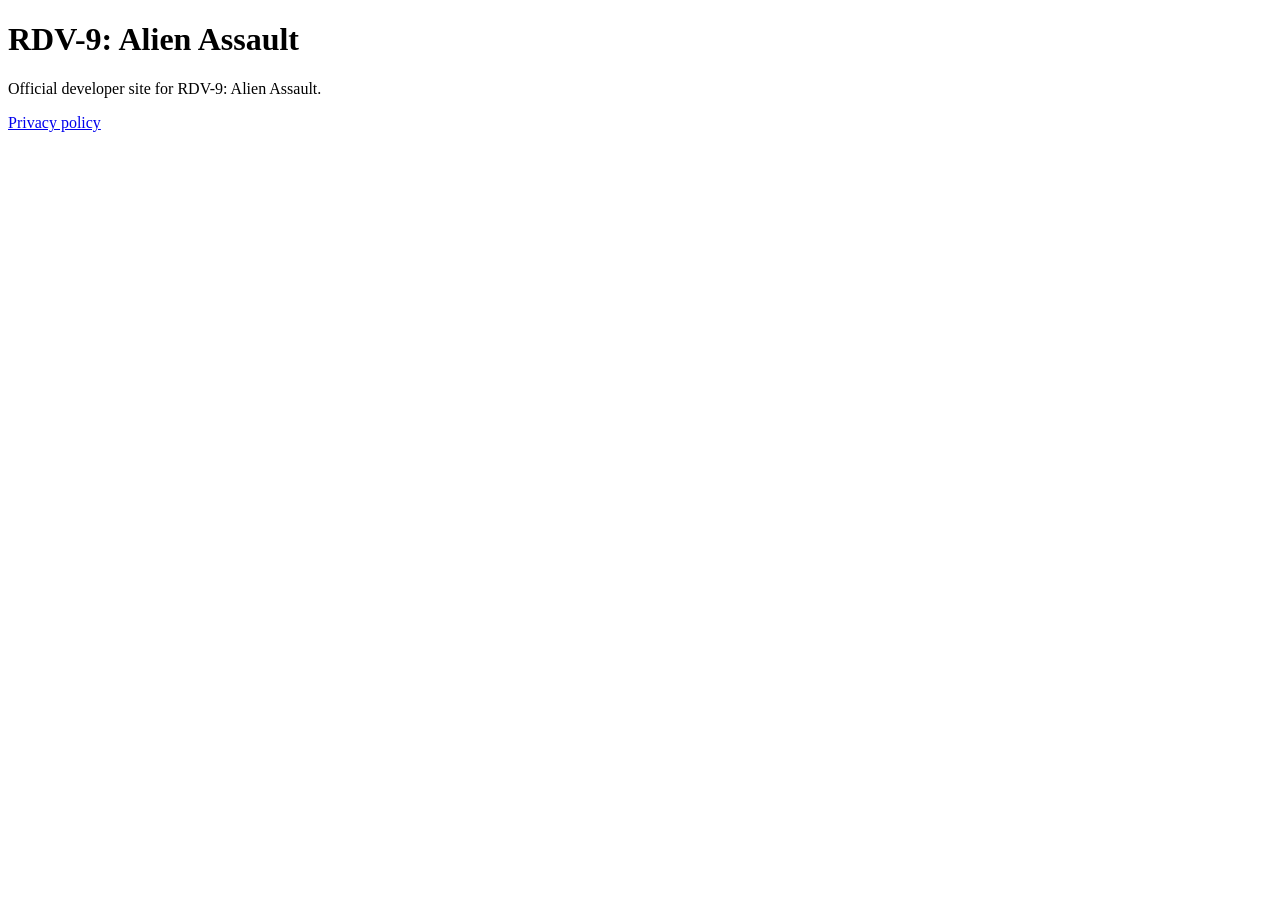
==== index.html @ abca9cb8 "Publish AdMob app-ads.txt verification" ====
<!doctype html>
<html lang="en">
<head>
  <meta charset="utf-8">
  <meta name="viewport" content="width=device-width, initial-scale=1">
  <title>RDV-9: Alien Assault</title>
</head>
<body>
  <h1>RDV-9: Alien Assault</h1>
  <p>Official developer site for RDV-9: Alien Assault.</p>
  <p><a href="https://rad2484.github.io/VoidStrike-privacy/">Privacy policy</a></p>
</body>
</html>
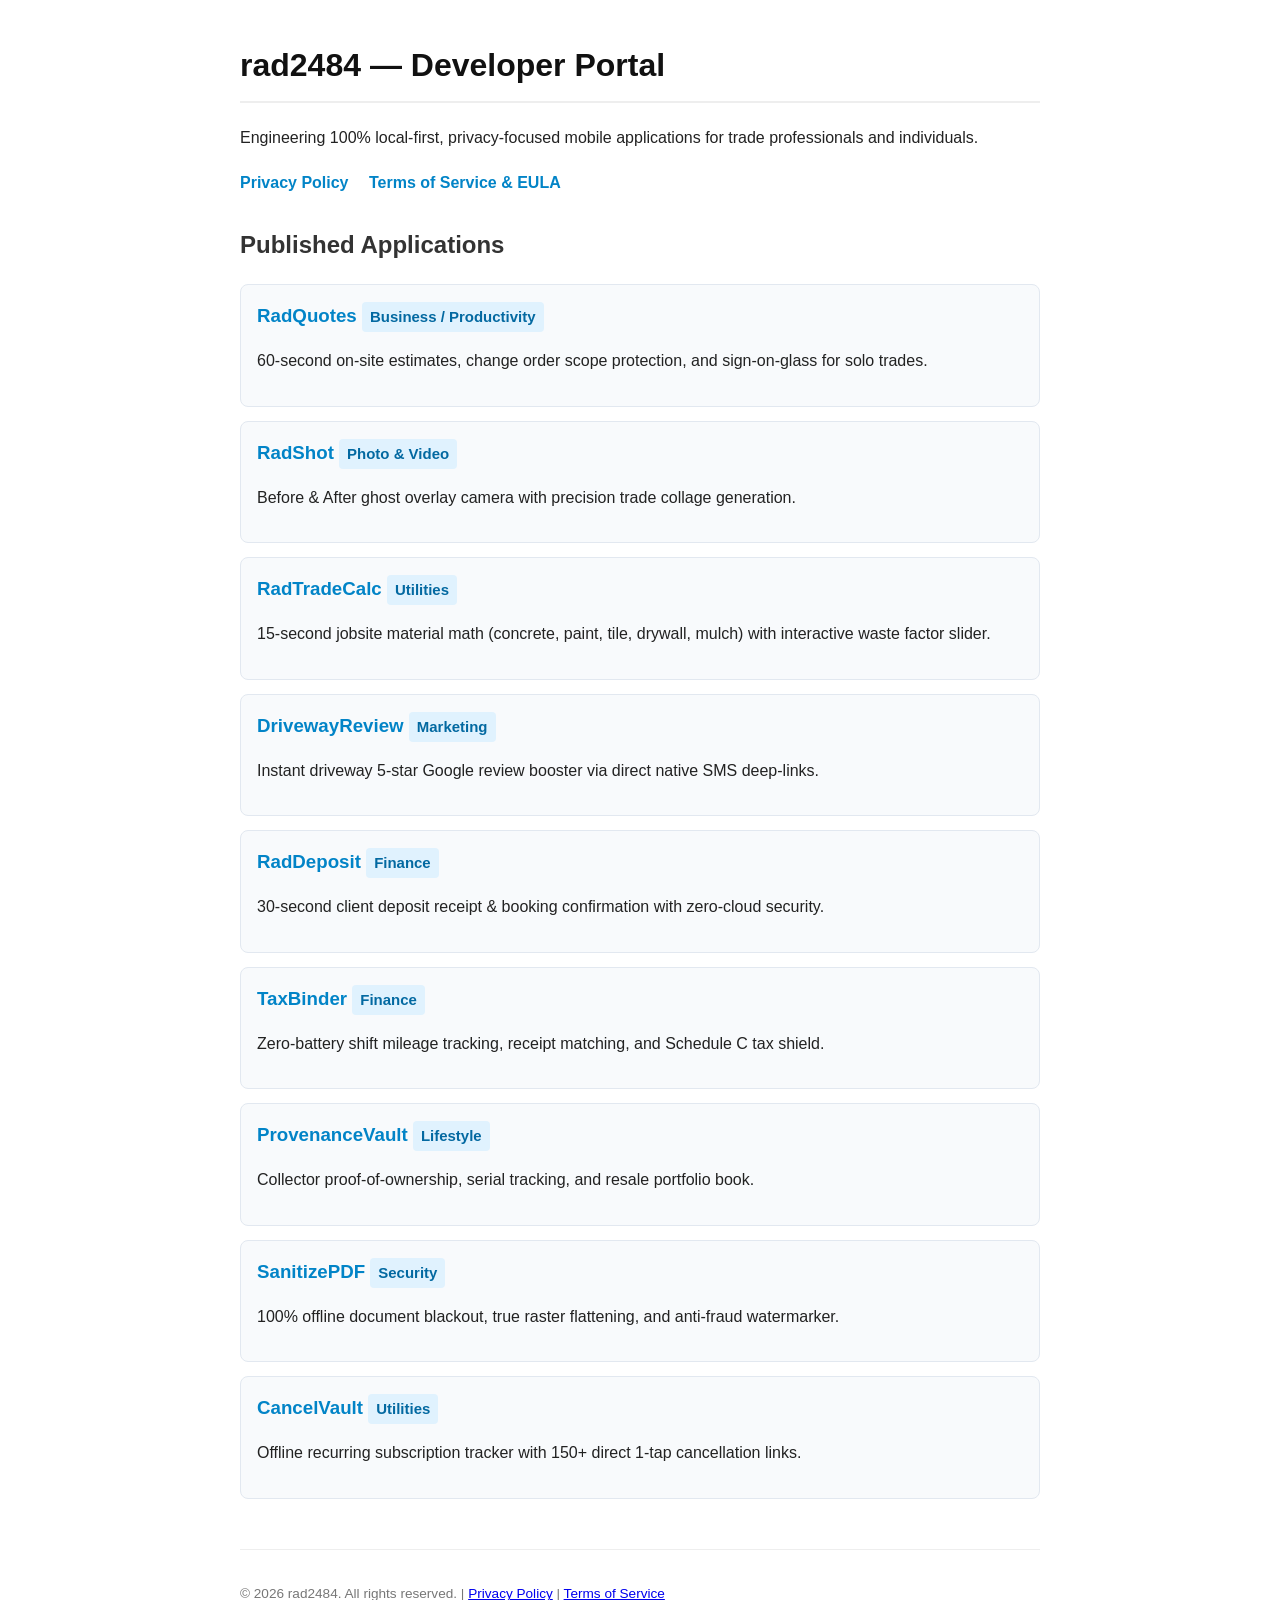
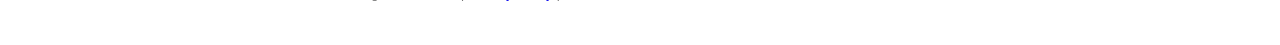
==== commit d538f54b: "docs: add Terms of Service, EULA and comprehensive Developer Portal" ====
--- a/index.html
+++ b/index.html
@@ -3,11 +3,68 @@
 <head>
   <meta charset="utf-8">
   <meta name="viewport" content="width=device-width, initial-scale=1">
-  <title>RDV-9: Alien Assault</title>
+  <title>rad2484 — Mobile Applications & Developer Portal</title>
+  <style>
+    body { font-family: -apple-system, BlinkMacSystemFont, "Segoe UI", Roboto, Helvetica, Arial, sans-serif; line-height: 1.6; color: #222; max-width: 800px; margin: 40px auto; padding: 0 20px; }
+    h1 { color: #111; border-bottom: 2px solid #eee; padding-bottom: 10px; }
+    h2 { color: #333; margin-top: 30px; }
+    .app-card { background: #f8fafc; border: 1px solid #e2e8f0; border-radius: 8px; padding: 16px; margin-bottom: 14px; }
+    .app-card h3 { margin: 0 0 6px 0; color: #0284c7; }
+    .badge { display: inline-block; background: #e0f2fe; color: #0369a1; padding: 3px 8px; border-radius: 4px; font-size: 0.8em; font-weight: 600; }
+    .links a { margin-right: 16px; font-weight: 600; color: #0284c7; text-decoration: none; }
+    .links a:hover { text-decoration: underline; }
+    footer { margin-top: 50px; font-size: 0.85em; color: #777; border-top: 1px solid #eee; padding-top: 20px; }
+  </style>
 </head>
 <body>
-  <h1>RDV-9: Alien Assault</h1>
-  <p>Official developer site for RDV-9: Alien Assault.</p>
-  <p><a href="https://rad2484.github.io/VoidStrike-privacy/">Privacy policy</a></p>
+  <h1>rad2484 — Developer Portal</h1>
+  <p>Engineering 100% local-first, privacy-focused mobile applications for trade professionals and individuals.</p>
+
+  <div class="links" style="margin: 20px 0;">
+    <a href="/privacy/">Privacy Policy</a>
+    <a href="/terms/">Terms of Service & EULA</a>
+  </div>
+
+  <h2>Published Applications</h2>
+  <div class="app-card">
+    <h3>RadQuotes <span class="badge">Business / Productivity</span></h3>
+    <p>60-second on-site estimates, change order scope protection, and sign-on-glass for solo trades.</p>
+  </div>
+  <div class="app-card">
+    <h3>RadShot <span class="badge">Photo & Video</span></h3>
+    <p>Before & After ghost overlay camera with precision trade collage generation.</p>
+  </div>
+  <div class="app-card">
+    <h3>RadTradeCalc <span class="badge">Utilities</span></h3>
+    <p>15-second jobsite material math (concrete, paint, tile, drywall, mulch) with interactive waste factor slider.</p>
+  </div>
+  <div class="app-card">
+    <h3>DrivewayReview <span class="badge">Marketing</span></h3>
+    <p>Instant driveway 5-star Google review booster via direct native SMS deep-links.</p>
+  </div>
+  <div class="app-card">
+    <h3>RadDeposit <span class="badge">Finance</span></h3>
+    <p>30-second client deposit receipt & booking confirmation with zero-cloud security.</p>
+  </div>
+  <div class="app-card">
+    <h3>TaxBinder <span class="badge">Finance</span></h3>
+    <p>Zero-battery shift mileage tracking, receipt matching, and Schedule C tax shield.</p>
+  </div>
+  <div class="app-card">
+    <h3>ProvenanceVault <span class="badge">Lifestyle</span></h3>
+    <p>Collector proof-of-ownership, serial tracking, and resale portfolio book.</p>
+  </div>
+  <div class="app-card">
+    <h3>SanitizePDF <span class="badge">Security</span></h3>
+    <p>100% offline document blackout, true raster flattening, and anti-fraud watermarker.</p>
+  </div>
+  <div class="app-card">
+    <h3>CancelVault <span class="badge">Utilities</span></h3>
+    <p>Offline recurring subscription tracker with 150+ direct 1-tap cancellation links.</p>
+  </div>
+
+  <footer>
+    <p>&copy; 2026 rad2484. All rights reserved. | <a href="/privacy/">Privacy Policy</a> | <a href="/terms/">Terms of Service</a></p>
+  </footer>
 </body>
 </html>
